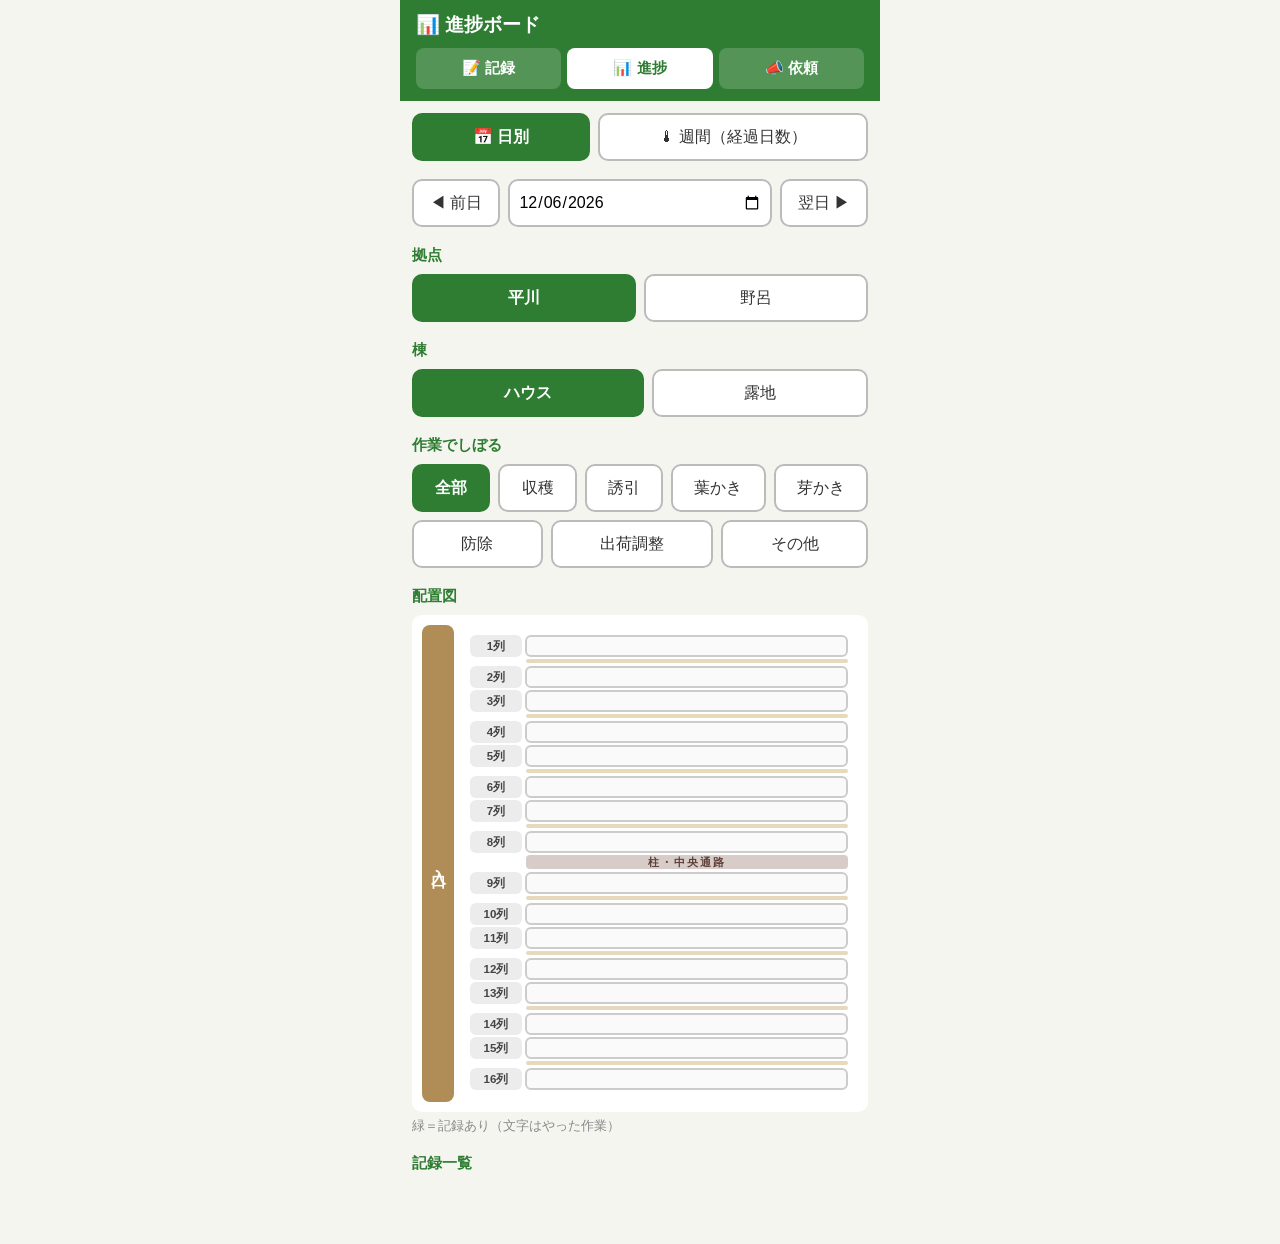
==== frontend/board.html @ dccc5ceb "依頼画面に今月のBot送信残量を表示（LINE quota API） Co-Authored-By: Claude Fable 5 <noreply@anthropic.com>" ====
<!DOCTYPE html>
<html lang="ja">
<head>
<meta charset="UTF-8">
<meta name="viewport" content="width=device-width, initial-scale=1, maximum-scale=1, user-scalable=no">
<title>進捗ボード</title>
<link rel="stylesheet" href="styles.css?v=20260612j">
</head>
<body>
<header>
  <h1>📊 進捗ボード</h1>
  <nav class="mode-nav">
    <a href="index.html">📝 記録</a>
    <a href="board.html" class="current">📊 進捗</a>
    <a href="shiji.html">📣 依頼</a>
  </nav>
</header>

<main>
  <section>
    <div id="mode-buttons" class="btn-row"></div>
  </section>

  <section id="date-nav-sec">
    <div class="date-nav">
      <button id="prev-day" class="btn" type="button">◀ 前日</button>
      <input type="date" id="date-input">
      <button id="next-day" class="btn" type="button">翌日 ▶</button>
    </div>
  </section>

  <section>
    <h2>拠点</h2>
    <div id="base-buttons" class="btn-row"></div>
  </section>

  <section>
    <h2>棟</h2>
    <div id="building-buttons" class="btn-row"></div>
  </section>

  <section>
    <h2 id="work-filter-title">作業でしぼる</h2>
    <div id="work-filter" class="btn-row"></div>
  </section>

  <section>
    <h2>配置図 <span id="grid-loading" class="loading-inline"></span></h2>
    <div id="grid-area"></div>
    <p class="hint" id="grid-hint"></p>
  </section>

  <section id="list-sec">
    <h2 id="list-title">記録一覧</h2>
    <div id="record-list"></div>
  </section>
</main>

<script src="config.js?v=20260612j"></script>
<script src="masters.js?v=20260612j"></script>
<script src="board.js?v=20260612j"></script>
</body>
</html>
---- frontend/styles.css ----
* { box-sizing: border-box; margin: 0; padding: 0; }

body {
  font-family: "Hiragino Sans", "Yu Gothic UI", "Meiryo", sans-serif;
  background: #f5f5f0;
  color: #333;
  max-width: 480px;
  margin: 0 auto;
  padding-bottom: 40px;
}

header {
  background: #2e7d32;
  color: #fff;
  padding: 12px 16px;
}
header h1 { font-size: 1.2rem; }
.header-sub {
  display: flex;
  justify-content: space-between;
  font-size: 0.85rem;
  margin-top: 4px;
  opacity: 0.9;
}

main { padding: 12px; }

section { margin-bottom: 18px; }

h2 {
  font-size: 0.95rem;
  margin-bottom: 8px;
  color: #2e7d32;
}

.btn-row {
  display: flex;
  flex-wrap: wrap;
  gap: 8px;
}

.btn {
  min-height: 48px;
  padding: 8px 16px;
  font-size: 1rem;
  border: 2px solid #bbb;
  border-radius: 10px;
  background: #fff;
  color: #333;
  cursor: pointer;
  flex: 1 1 auto;
}
.btn.active {
  background: #2e7d32;
  border-color: #2e7d32;
  color: #fff;
  font-weight: bold;
}

/* 配置図グリッド */
#grid-area {
  background: #fff;
  border-radius: 10px;
  padding: 10px;
  overflow-x: auto;
}
.grid-inner {
  width: max-content;
  min-width: 100%;
}
.grid-flex {
  display: flex;
  gap: 3px;
  align-items: stretch;
}
.grid-col {
  display: flex;
  flex-direction: column;
  gap: 4px;
  flex: 1 0 26px;
  min-width: 26px;
}
.label-col {
  flex: 0 0 40px;
  min-width: 40px;
  position: sticky;
  left: 0;
  background: #fff;
  z-index: 1;
}
.col-num {
  text-align: center;
  font-size: 0.7rem;
  color: #888;
  height: 16px;
  line-height: 16px;
}
.row-label {
  display: flex;
  align-items: center;
  justify-content: center;
  font-size: 0.85rem;
  font-weight: bold;
  color: #555;
  height: 60px;
}
.cell {
  height: 60px;
  border: 2px solid #ccc;
  border-radius: 6px;
  background: #fafafa;
  cursor: pointer;
  padding: 0;
  /* 記録済みマスに表示する作業の頭文字（縦並び） */
  font-size: 11px;
  font-weight: bold;
  line-height: 1.15;
  color: #1a1a1a;
  white-space: pre-line;
  overflow: hidden;
}
.cell.selected {
  color: #fff;
}
/* 通路: 列の間の細い帯 */
.aisle-v {
  flex: 0 0 7px;
  background: #e8d9bd;
  border-radius: 3px;
  margin-top: 16px;
}
/* 進捗ボード用: 配置図の上下圧縮表示（約50%） */
.compact .bar-row {
  margin-bottom: 2px;
  gap: 3px;
}
.compact .bar-cell {
  min-height: 22px;
  font-size: 10px;
}
.compact .bar-label {
  font-size: 0.72rem;
}
.compact .aisle-h {
  height: 4px;
  margin: 1px 0 3px 56px;
}
.compact .center-aisle {
  height: 14px;
  font-size: 0.7rem;
  letter-spacing: 2px;
  margin: 1px 0 3px 56px;
}

/* 依頼画面: 棟の作業状況サマリ */
.status-summary {
  display: flex;
  flex-wrap: wrap;
  gap: 6px;
  margin-top: 10px;
}
.status-chip {
  border: none;
  background: #e3efe3;
  color: #2e7d32;
  border-radius: 16px;
  padding: 8px 14px;
  font-size: 0.88rem;
  font-weight: bold;
  cursor: pointer;
}
.status-chip.warn {
  background: #fff3cd;
  color: #8a6d00;
}
.status-chip.stale {
  background: #fde0dc;
  color: #b71c1c;
}

/* 見出し横の読み込み中表示 */
.loading-inline {
  font-size: 0.8rem;
  font-weight: normal;
  color: #888;
}

/* モード切替ナビ（3画面共通・同じ並び） */
.mode-nav {
  display: flex;
  gap: 6px;
  margin-top: 10px;
}
.mode-nav a {
  flex: 1;
  text-align: center;
  padding: 10px 0;
  border-radius: 8px;
  background: rgba(255, 255, 255, 0.18);
  color: #fff;
  text-decoration: none;
  font-weight: bold;
  font-size: 0.95rem;
}
.mode-nav a.current {
  background: #fff;
  color: #2e7d32;
}

/* 進捗ボード用 */
.header-link {
  color: #fff;
  text-decoration: none;
  font-weight: bold;
}
.date-nav {
  display: flex;
  gap: 8px;
}
.date-nav .btn {
  flex: 0 0 auto;
}
.date-nav input[type="date"] {
  flex: 1;
  min-height: 48px;
  border: 2px solid #bbb;
  border-radius: 10px;
  padding: 0 8px;
  font-size: 1rem;
  font-family: inherit;
  background: #fff;
}
.cell.filled {
  background: #2e7d32;
  border-color: #1b5e20;
  color: #fff;
}
.recorder-head {
  font-weight: bold;
  color: #2e7d32;
  margin: 12px 0 4px;
}
.note-item {
  background: #fffde7;
}

/* 指示作成画面用 */
.manual-add {
  display: flex;
  gap: 8px;
  margin-top: 8px;
}
.manual-add input {
  flex: 1;
  min-height: 48px;
  border: 2px solid #bbb;
  border-radius: 10px;
  padding: 0 10px;
  font-size: 1rem;
  font-family: inherit;
}
.preview {
  background: #fff;
  border: 2px solid #ccc;
  border-radius: 10px;
  padding: 12px;
  white-space: pre-wrap;
  font-family: inherit;
  font-size: 0.95rem;
  margin-top: 10px;
}
.block-card {
  background: #fff;
  border: 1px solid #ddd;
  border-radius: 10px;
  padding: 10px 12px;
  margin-top: 10px;
}
.block-head {
  display: flex;
  justify-content: space-between;
  align-items: center;
  font-weight: bold;
  color: #2e7d32;
}
.block-card .del {
  border: none;
  background: #eee;
  border-radius: 8px;
  padding: 8px 12px;
  cursor: pointer;
  color: #c62828;
  font-weight: bold;
}
.task-line {
  display: flex;
  justify-content: space-between;
  align-items: center;
  padding: 8px 0;
  border-bottom: 1px dashed #eee;
}

/* ===== 配置図（横長バー方式・入口が左） ===== */
.bulk-row {
  margin-bottom: 8px;
}
.bulk-row .btn {
  flex: 0 1 auto;
  min-height: 40px;
  font-size: 0.9rem;
}
/* 配置図の左端、上から下まで通しの「入口」ブロック */
.bar-wrap {
  display: flex;
  gap: 6px;
  align-items: stretch;
}
.bar-wrap .bar-grid {
  flex: 1;
}
.entrance-block {
  flex: 0 0 32px;
  display: flex;
  align-items: center;
  justify-content: center;
  writing-mode: vertical-rl;
  letter-spacing: 8px;
  background: #b08d57;
  color: #fff;
  font-weight: bold;
  font-size: 0.95rem;
  border-radius: 8px;
}
.bar-grid {
  background: #fff;
  border-radius: 10px;
  padding: 10px;
}
.bar-row {
  display: flex;
  gap: 4px;
  margin-bottom: 4px;
  align-items: stretch;
}
.bar-head {
  margin-bottom: 2px;
}
.bar-htxt {
  flex: 1 1 0;
  text-align: center;
  font-size: 0.8rem;
  color: #888;
}
.bar-label-blank {
  flex: 0 0 52px;
}
.bar-label {
  flex: 0 0 52px;
  display: flex;
  align-items: center;
  justify-content: center;
  font-size: 0.85rem;
  font-weight: bold;
  color: #444;
  background: #ececec;
  border: none;
  border-radius: 6px;
  cursor: pointer;
  padding: 0;
}
.bar-cell {
  flex: 1 1 0;
  min-height: 44px;
  border: 2px solid #ccc;
  border-radius: 6px;
  background: #fafafa;
  cursor: pointer;
  padding: 0;
  font-size: 11px;
  font-weight: bold;
  color: #1a1a1a;
  /* 文字はマスの中心に表示 */
  display: flex;
  align-items: center;
  justify-content: center;
  text-align: center;
}
.bar-cell.done {
  background: #c5c5c5;
  border-color: #aaa;
}
.bar-cell.filled {
  background: #2e7d32;
  border-color: #1b5e20;
  color: #fff;
}
/* 通路（列の間の横帯） */
.aisle-h {
  height: 6px;
  background: #e8d9bd;
  border-radius: 3px;
  margin: 2px 0 6px 56px;
}
/* 中央の柱＋通路（左右一括選択の境界） */
.center-aisle {
  height: 20px;
  display: flex;
  align-items: center;
  justify-content: center;
  background: #d7ccc8;
  color: #5d4037;
  font-size: 0.75rem;
  font-weight: bold;
  letter-spacing: 4px;
  border-radius: 4px;
  margin: 2px 0 6px 56px;
}

/* 作業状況ヒートマップ（最後にやってからの日数・薄い青→赤の8段階） */
.bar-cell.age0 { background: #d6eaf8; border-color: #aed6f1; }
.bar-cell.age1 { background: #aed6f1; border-color: #85c1e9; }
.bar-cell.age2 { background: #a9dfbf; border-color: #7dcea0; }
.bar-cell.age3 { background: #f9e79f; border-color: #f7dc6f; }
.bar-cell.age4 { background: #f8c471; border-color: #f5b041; }
.bar-cell.age5 { background: #e59866; border-color: #dc7633; }
.bar-cell.age6 { background: #ec7063; border-color: #e74c3c; }
.bar-cell.age7 { background: #c0392b; border-color: #a93226; color: #fff; }
/* 選択中の見た目はヒートマップ色より優先する */
.bar-cell.selected {
  background: #2e7d32;
  border-color: #1b5e20;
  color: #fff;
  outline: 2px solid #fff;
  outline-offset: -5px;
}

.entrance {
  text-align: center;
  /* 左端のラベル列の分だけ右に寄せて、マスの並びの中央に合わせる */
  padding-left: 43px;
  color: #b08d57;
  font-size: 0.85rem;
  font-weight: bold;
  margin-top: 8px;
}
/* ラベル列なし（位置区分を使わない）場合は補正不要 */
.grid-inner.no-labels .entrance {
  padding-left: 0;
}
.cell.done {
  background: #c5c5c5;
  border-color: #aaa;
}
.cell.selected {
  background: #2e7d32;
  border-color: #1b5e20;
}
.cell.done.selected {
  background: #2e7d32;
  border-color: #1b5e20;
  outline: 2px dashed #fff;
  outline-offset: -5px;
}

.hint {
  font-size: 0.8rem;
  color: #888;
  margin-top: 6px;
}

textarea {
  width: 100%;
  min-height: 64px;
  margin-top: 8px;
  padding: 10px;
  font-size: 1rem;
  border: 2px solid #bbb;
  border-radius: 10px;
  font-family: inherit;
}

.btn-primary, .btn-secondary {
  width: 100%;
  min-height: 56px;
  font-size: 1.1rem;
  font-weight: bold;
  border-radius: 12px;
  cursor: pointer;
  margin-top: 8px;
}
.btn-primary {
  background: #e65100;
  color: #fff;
  border: none;
}
.btn-secondary {
  background: #fff;
  color: #2e7d32;
  border: 2px dashed #2e7d32;
}

/* 追加済み作業リスト */
#item-list { margin-top: 10px; }
.item {
  display: flex;
  align-items: center;
  justify-content: space-between;
  background: #fff;
  border: 1px solid #ddd;
  border-radius: 10px;
  padding: 10px 12px;
  margin-bottom: 6px;
  font-size: 0.92rem;
}
.item .del {
  flex: 0 0 auto;
  margin-left: 8px;
  border: none;
  background: #eee;
  border-radius: 8px;
  padding: 8px 12px;
  cursor: pointer;
  color: #c62828;
  font-weight: bold;
}

#toast {
  position: fixed;
  left: 50%;
  bottom: 24px;
  transform: translateX(-50%);
  background: #333;
  color: #fff;
  padding: 12px 20px;
  border-radius: 24px;
  font-size: 0.95rem;
  white-space: nowrap;
  z-index: 10;
}
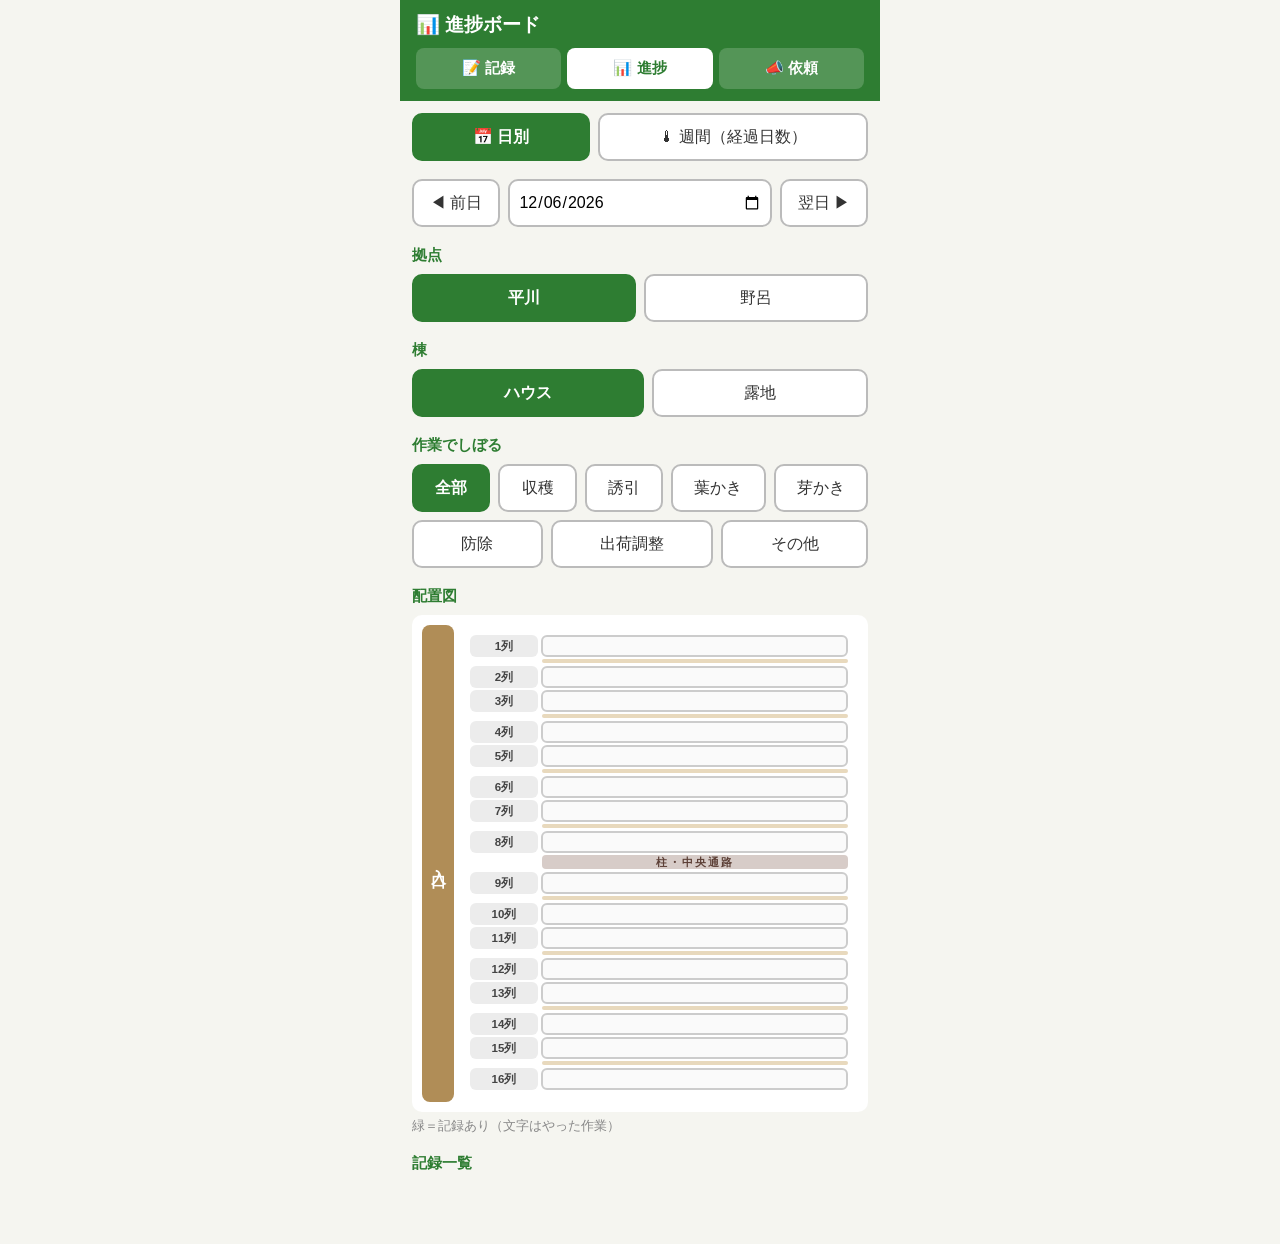
==== commit 652aef69: "エリア分け（列ごとに手前/奥の2行）と途中まで状態を全画面に実装 - 野呂1号棟=1〜8列、2号棟=9〜16列を手前/奥に分割（列ごと指定） - 配置図を列×位置の行展開方式に統一 - 記録に「途中ま" ====
--- a/frontend/board.html
+++ b/frontend/board.html
@@ -4,7 +4,7 @@
 <meta charset="UTF-8">
 <meta name="viewport" content="width=device-width, initial-scale=1, maximum-scale=1, user-scalable=no">
 <title>進捗ボード</title>
-<link rel="stylesheet" href="styles.css?v=20260612j">
+<link rel="stylesheet" href="styles.css?v=20260613a">
 </head>
 <body>
 <header>
@@ -56,8 +56,8 @@
   </section>
 </main>
 
-<script src="config.js?v=20260612j"></script>
-<script src="masters.js?v=20260612j"></script>
-<script src="board.js?v=20260612j"></script>
+<script src="config.js?v=20260613a"></script>
+<script src="masters.js?v=20260613a"></script>
+<script src="board.js?v=20260613a"></script>
 </body>
 </html>
--- a/frontend/styles.css
+++ b/frontend/styles.css
@@ -143,13 +143,13 @@
 }
 .compact .aisle-h {
   height: 4px;
-  margin: 1px 0 3px 56px;
+  margin: 1px 0 3px 72px;
 }
 .compact .center-aisle {
   height: 14px;
   font-size: 0.7rem;
   letter-spacing: 2px;
-  margin: 1px 0 3px 56px;
+  margin: 1px 0 3px 72px;
 }
 
 /* 依頼画面: 棟の作業状況サマリ */
@@ -355,7 +355,7 @@
   flex: 0 0 52px;
 }
 .bar-label {
-  flex: 0 0 52px;
+  flex: 0 0 68px;
   display: flex;
   align-items: center;
   justify-content: center;
@@ -394,12 +394,30 @@
   border-color: #1b5e20;
   color: #fff;
 }
+/* 途中まで＝斜線（地色の上に重ねる） */
+.bar-cell.partial {
+  background-image: repeating-linear-gradient(45deg, rgba(0, 0, 0, 0.22) 0 5px, transparent 5px 10px);
+}
+
+/* 「途中まで」チェック */
+.partial-toggle {
+  display: inline-flex;
+  align-items: center;
+  gap: 8px;
+  margin-top: 10px;
+  font-size: 0.95rem;
+  color: #555;
+}
+.partial-toggle input {
+  width: 22px;
+  height: 22px;
+}
 /* 通路（列の間の横帯） */
 .aisle-h {
   height: 6px;
   background: #e8d9bd;
   border-radius: 3px;
-  margin: 2px 0 6px 56px;
+  margin: 2px 0 6px 72px;
 }
 /* 中央の柱＋通路（左右一括選択の境界） */
 .center-aisle {
@@ -413,7 +431,7 @@
   font-weight: bold;
   letter-spacing: 4px;
   border-radius: 4px;
-  margin: 2px 0 6px 56px;
+  margin: 2px 0 6px 72px;
 }
 
 /* 作業状況ヒートマップ（最後にやってからの日数・薄い青→赤の8段階） */
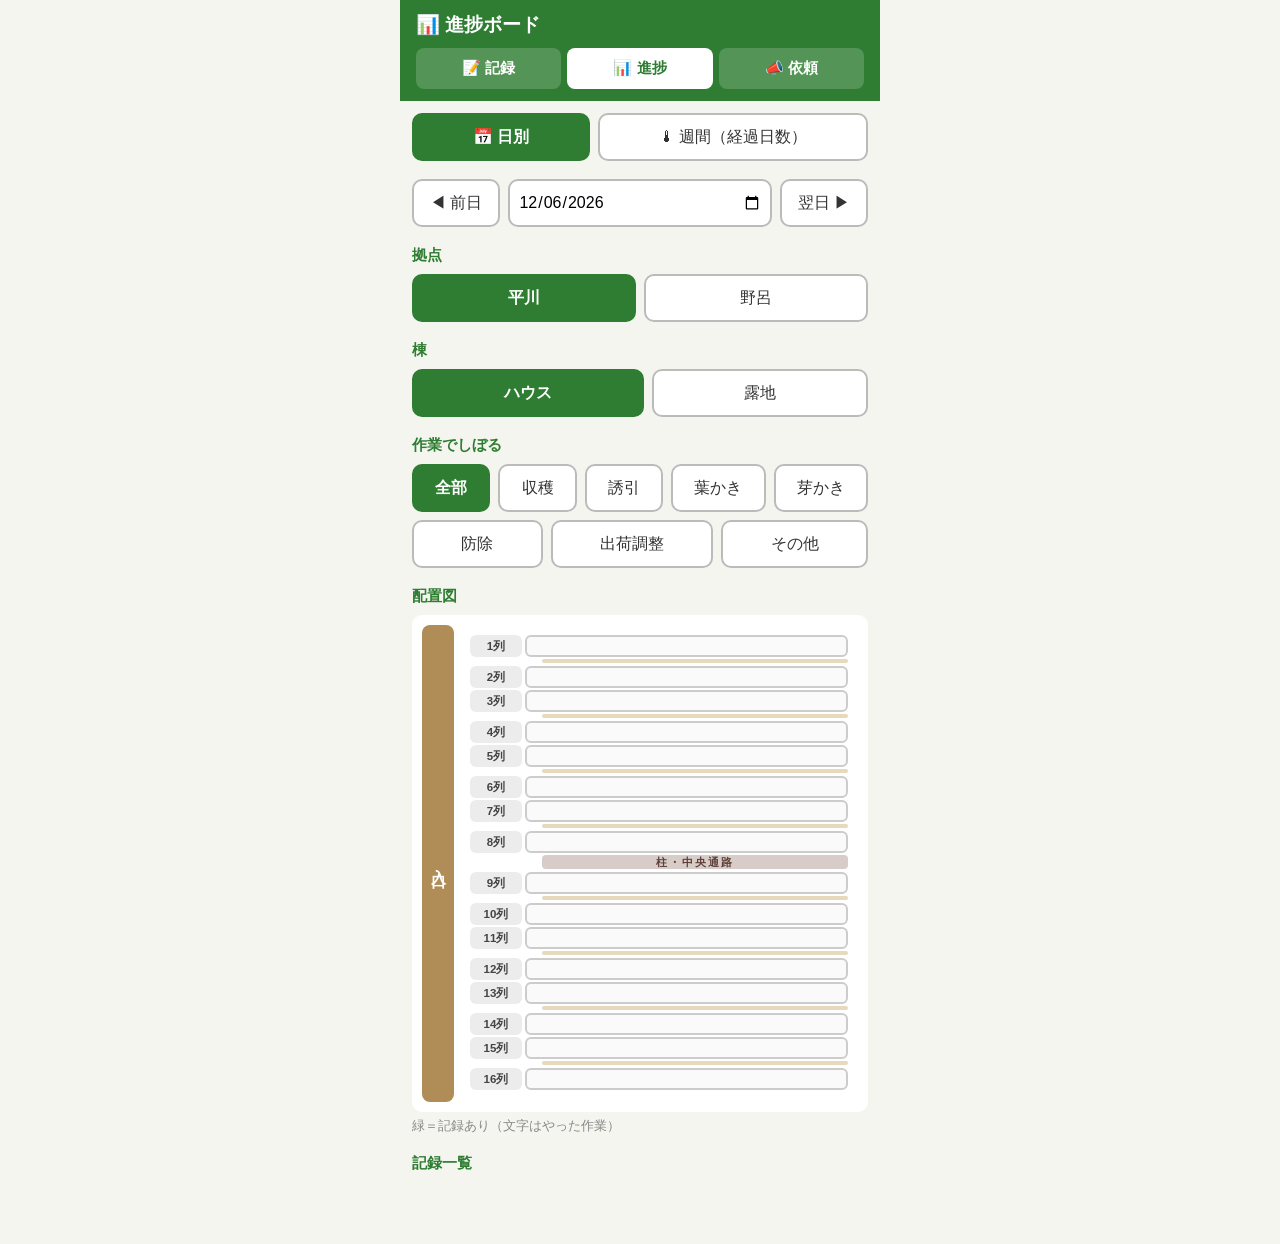
==== commit 769f56fa: "手前/奥を左右並びに変更、過去データを分割列に展開して反映、 育苗ハウス等の進捗ボードに作業一覧表示、freeでの作業記入の二重計上を修正 Co-Authored-By: Claude Fable 5" ====
--- a/frontend/board.html
+++ b/frontend/board.html
@@ -4,7 +4,7 @@
 <meta charset="UTF-8">
 <meta name="viewport" content="width=device-width, initial-scale=1, maximum-scale=1, user-scalable=no">
 <title>進捗ボード</title>
-<link rel="stylesheet" href="styles.css?v=20260613a">
+<link rel="stylesheet" href="styles.css?v=20260613b">
 </head>
 <body>
 <header>
@@ -56,8 +56,8 @@
   </section>
 </main>
 
-<script src="config.js?v=20260613a"></script>
-<script src="masters.js?v=20260613a"></script>
-<script src="board.js?v=20260613a"></script>
+<script src="config.js?v=20260613b"></script>
+<script src="masters.js?v=20260613b"></script>
+<script src="board.js?v=20260613b"></script>
 </body>
 </html>
--- a/frontend/styles.css
+++ b/frontend/styles.css
@@ -355,7 +355,7 @@
   flex: 0 0 52px;
 }
 .bar-label {
-  flex: 0 0 68px;
+  flex: 0 0 52px;
   display: flex;
   align-items: center;
   justify-content: center;
@@ -379,11 +379,21 @@
   font-size: 11px;
   font-weight: bold;
   color: #1a1a1a;
-  /* 文字はマスの中心に表示 */
-  display: flex;
+  /* 文字はマスの中心に表示（手前/奥ラベルは上、内容は下） */
+  display: flex;
+  flex-direction: column;
   align-items: center;
   justify-content: center;
   text-align: center;
+}
+.cell-pos {
+  font-size: 9px;
+  font-weight: normal;
+  opacity: 0.65;
+  line-height: 1.1;
+}
+.cell-body {
+  line-height: 1.1;
 }
 .bar-cell.done {
   background: #c5c5c5;
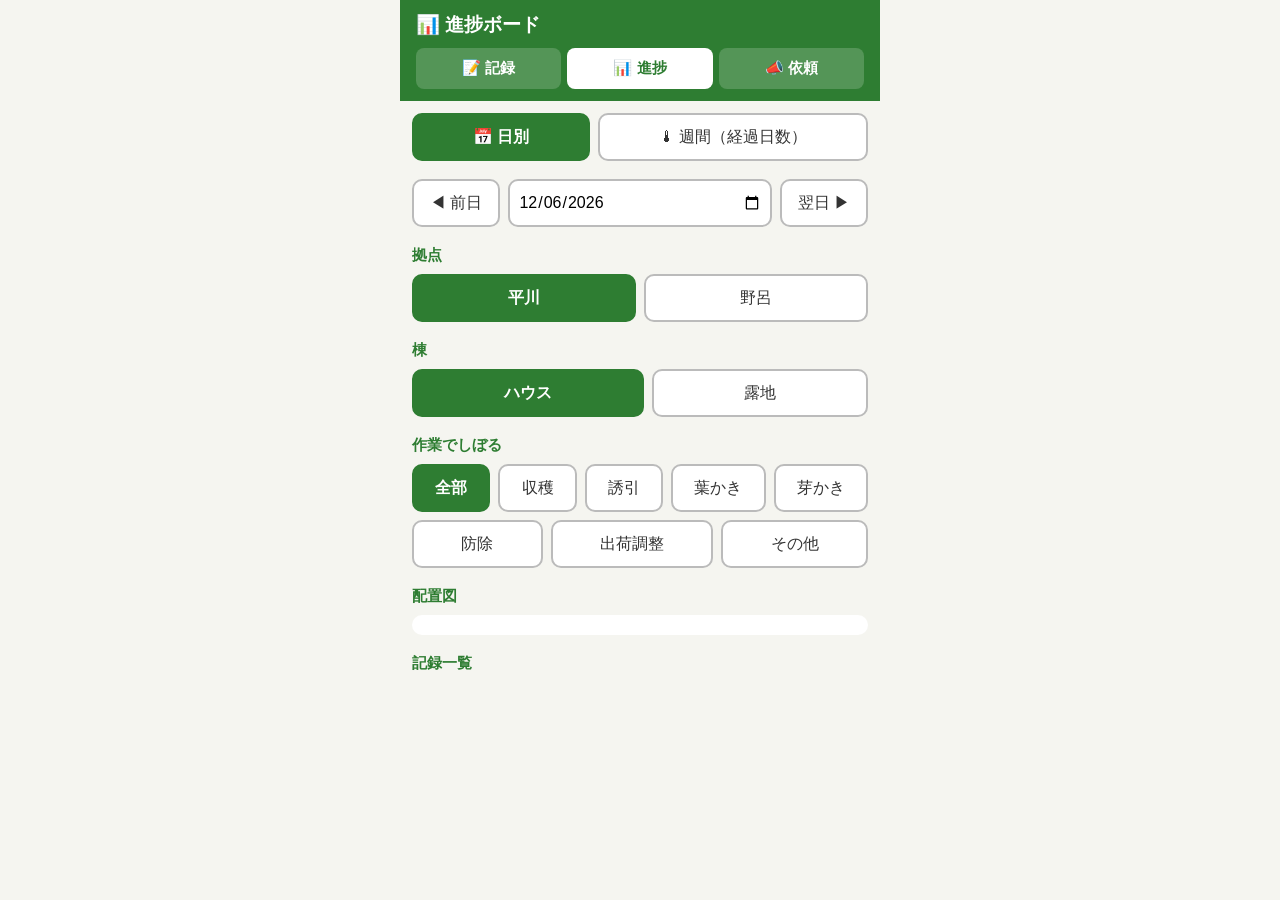
==== commit c65bd68f: "進捗ボード: 初回表示を日別ボタンと同経路にして確実に読み込む、 件数表示を削除、育苗ハウス等は日別/週間とも直近30日の作業履歴を表示、 列なし場所は「作業でしぼる」を隠し見出しを変更 Co-Aut" ====
--- a/frontend/board.html
+++ b/frontend/board.html
@@ -4,7 +4,7 @@
 <meta charset="UTF-8">
 <meta name="viewport" content="width=device-width, initial-scale=1, maximum-scale=1, user-scalable=no">
 <title>進捗ボード</title>
-<link rel="stylesheet" href="styles.css?v=20260613b">
+<link rel="stylesheet" href="styles.css?v=20260613c">
 </head>
 <body>
 <header>
@@ -39,13 +39,13 @@
     <div id="building-buttons" class="btn-row"></div>
   </section>
 
-  <section>
+  <section id="work-filter-sec">
     <h2 id="work-filter-title">作業でしぼる</h2>
     <div id="work-filter" class="btn-row"></div>
   </section>
 
   <section>
-    <h2>配置図 <span id="grid-loading" class="loading-inline"></span></h2>
+    <h2><span id="grid-title">配置図</span> <span id="grid-loading" class="loading-inline"></span></h2>
     <div id="grid-area"></div>
     <p class="hint" id="grid-hint"></p>
   </section>
@@ -56,8 +56,8 @@
   </section>
 </main>
 
-<script src="config.js?v=20260613b"></script>
-<script src="masters.js?v=20260613b"></script>
-<script src="board.js?v=20260613b"></script>
+<script src="config.js?v=20260613c"></script>
+<script src="masters.js?v=20260613c"></script>
+<script src="board.js?v=20260613c"></script>
 </body>
 </html>
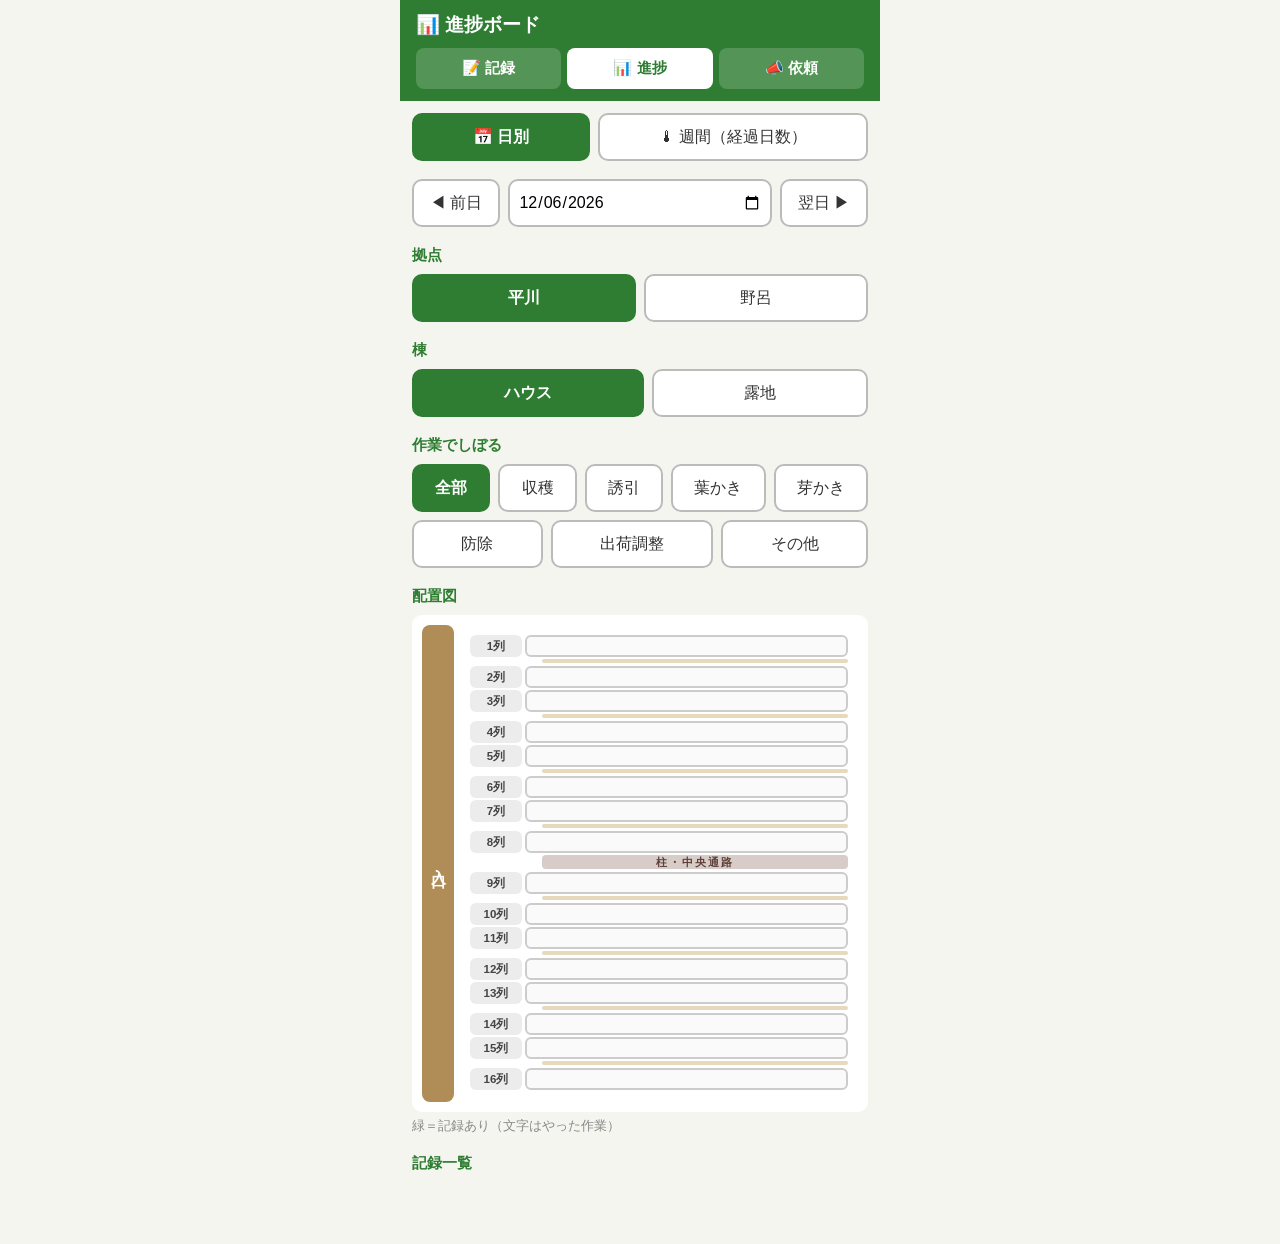
==== commit 9a5fe5f0: "進捗ボード: トマト棟の切替は取得済みデータで即描画し再読み込みをなくす（列なし場所のみ取得） Co-Authored-By: Claude Fable 5 <noreply@anthropic.co" ====
--- a/frontend/board.html
+++ b/frontend/board.html
@@ -4,7 +4,7 @@
 <meta charset="UTF-8">
 <meta name="viewport" content="width=device-width, initial-scale=1, maximum-scale=1, user-scalable=no">
 <title>進捗ボード</title>
-<link rel="stylesheet" href="styles.css?v=20260613c">
+<link rel="stylesheet" href="styles.css?v=20260613f">
 </head>
 <body>
 <header>
@@ -56,8 +56,8 @@
   </section>
 </main>
 
-<script src="config.js?v=20260613c"></script>
-<script src="masters.js?v=20260613c"></script>
-<script src="board.js?v=20260613c"></script>
+<script src="config.js?v=20260613f"></script>
+<script src="masters.js?v=20260613f"></script>
+<script src="board.js?v=20260613f"></script>
 </body>
 </html>
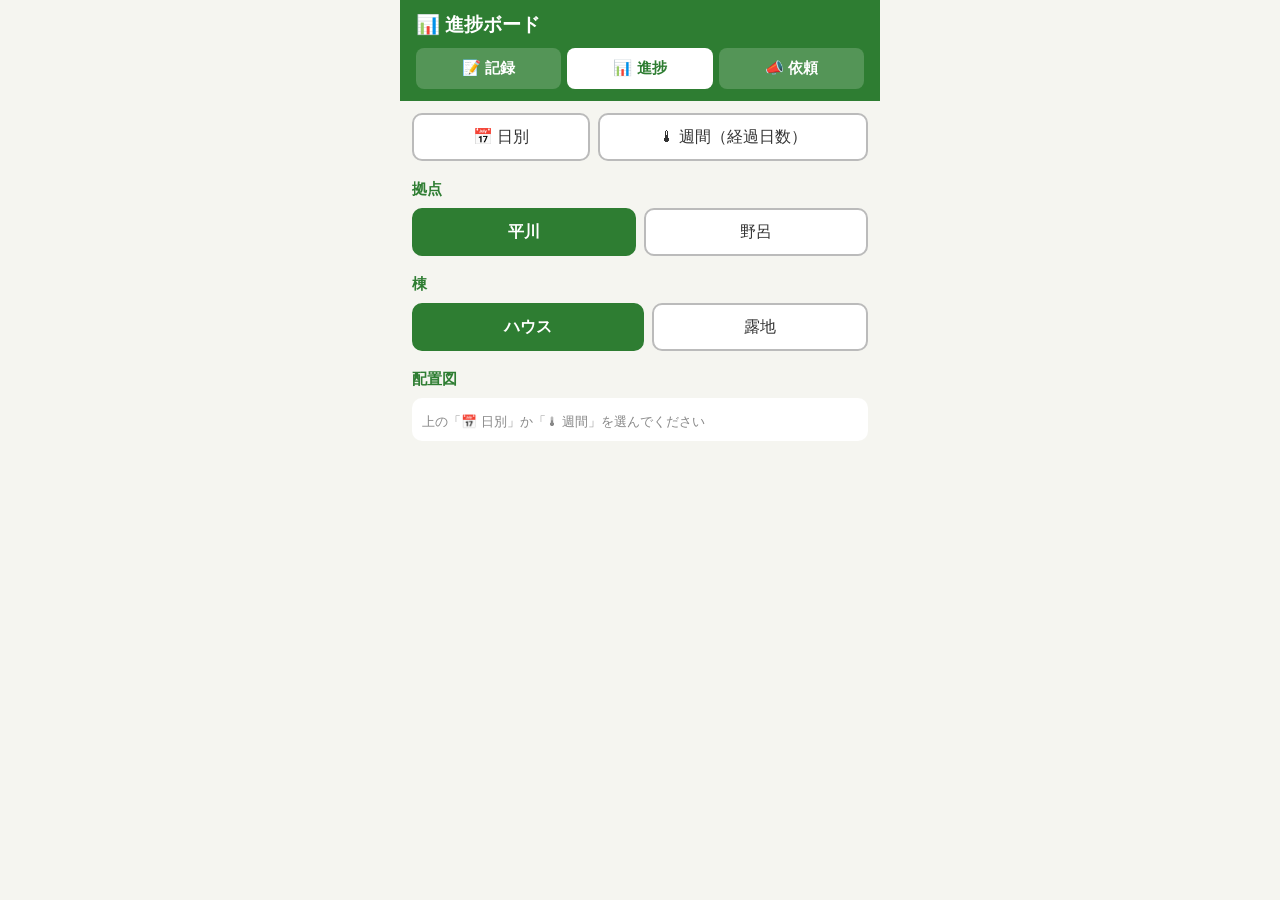
==== commit 1f74a5b6: "進捗ボード: 入った直後は読み込まず「日別/週間を選択」をうながす方式に変更（初回空白の回避） Co-Authored-By: Claude Fable 5 <noreply@anthropic.co" ====
--- a/frontend/board.html
+++ b/frontend/board.html
@@ -4,7 +4,7 @@
 <meta charset="UTF-8">
 <meta name="viewport" content="width=device-width, initial-scale=1, maximum-scale=1, user-scalable=no">
 <title>進捗ボード</title>
-<link rel="stylesheet" href="styles.css?v=20260613f">
+<link rel="stylesheet" href="styles.css?v=20260613g">
 </head>
 <body>
 <header>
@@ -56,8 +56,8 @@
   </section>
 </main>
 
-<script src="config.js?v=20260613f"></script>
-<script src="masters.js?v=20260613f"></script>
-<script src="board.js?v=20260613f"></script>
+<script src="config.js?v=20260613g"></script>
+<script src="masters.js?v=20260613g"></script>
+<script src="board.js?v=20260613g"></script>
 </body>
 </html>
